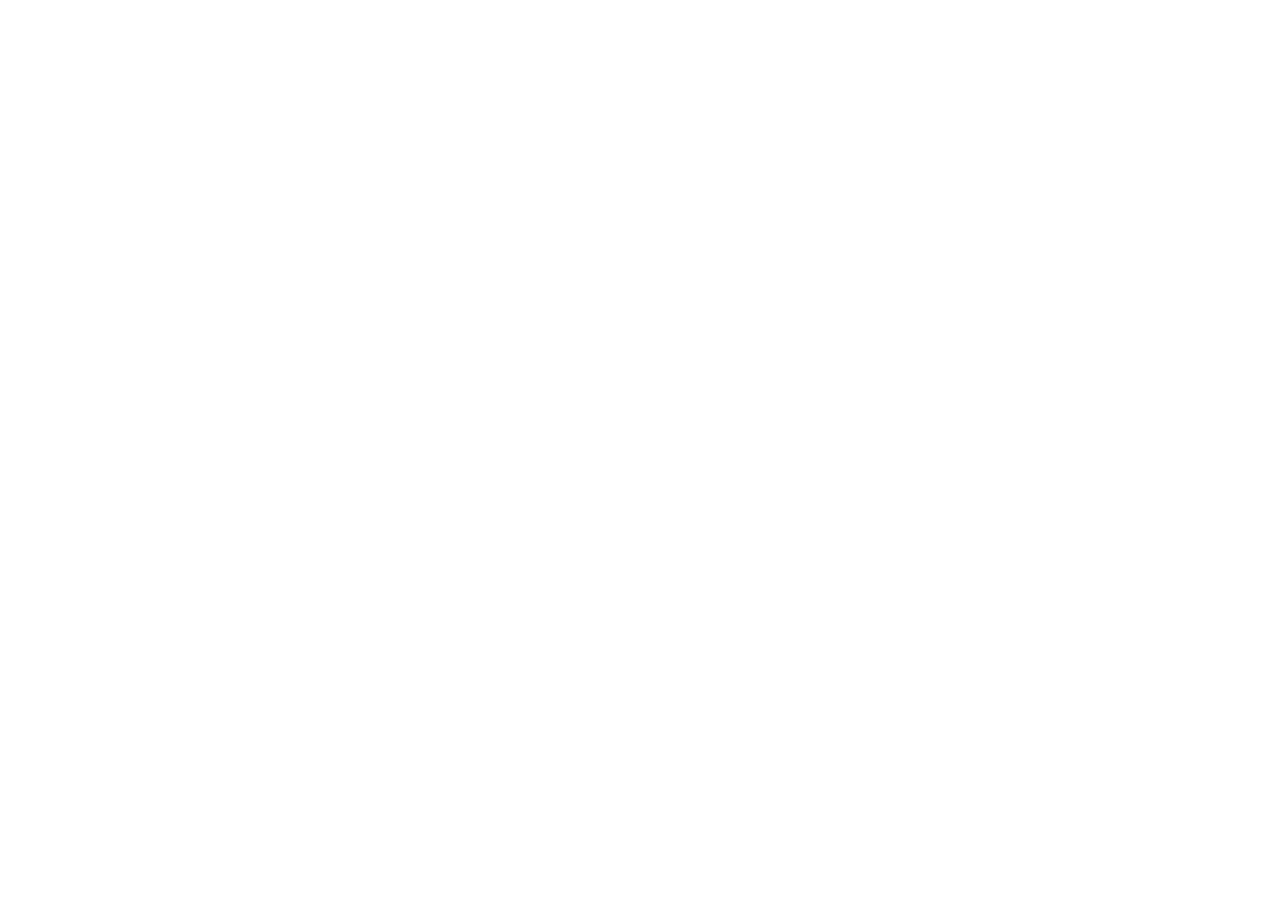
==== index.html @ acf44c5f "Git init" ====
<!DOCTYPE html>
<html lang="en">
<head>
    <meta charset="UTF-8">
    <meta name="viewport" content="width=device-width, initial-scale=1.0">
    <title>Document</title>
    <link rel="stylesheet" href="css/style.css">
    <script src="script.js" defer></script>
</head>
<body>
    
</body>
</html>
---- css/style.css ----
@import url("reset.css");
@import url("font.css");
@import url("main.css");
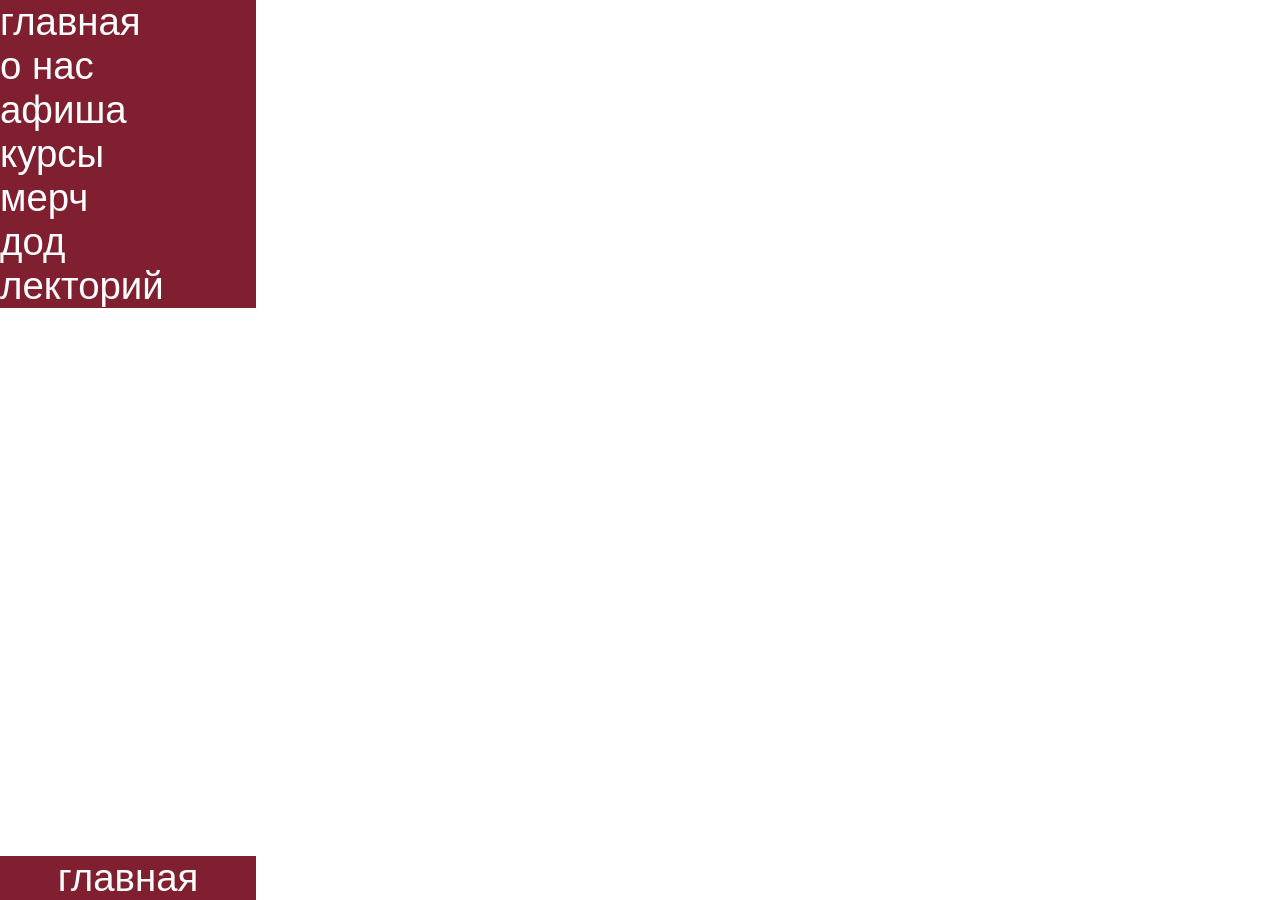
==== commit d85e70ef: "Start work. Add navigation" ====
--- a/index.html
+++ b/index.html
@@ -8,6 +8,19 @@
     <script src="script.js" defer></script>
 </head>
 <body>
-    
+    <div class="navigation">
+        <div class="buttons">
+            <button><a href="index.html">главная</a></button>
+            <button><a href="aboutUs.html">о нас</a></button>
+            <button><a href=https://mporo-prog.github.io/Resposive_poster>афиша</a></button>
+            <button><a href="courses.html">курсы</a></button>
+            <button><a href="merch.html">мерч</a></button>
+            <button><a href="events.html">дод</a></button>
+            <button><a href="lyceum.html">лекторий</a></button>
+        </div>
+        <div class="footer">
+            <button><a href="index.html">главная</a></button>
+        </div>
+    </div>
 </body>
 </html>
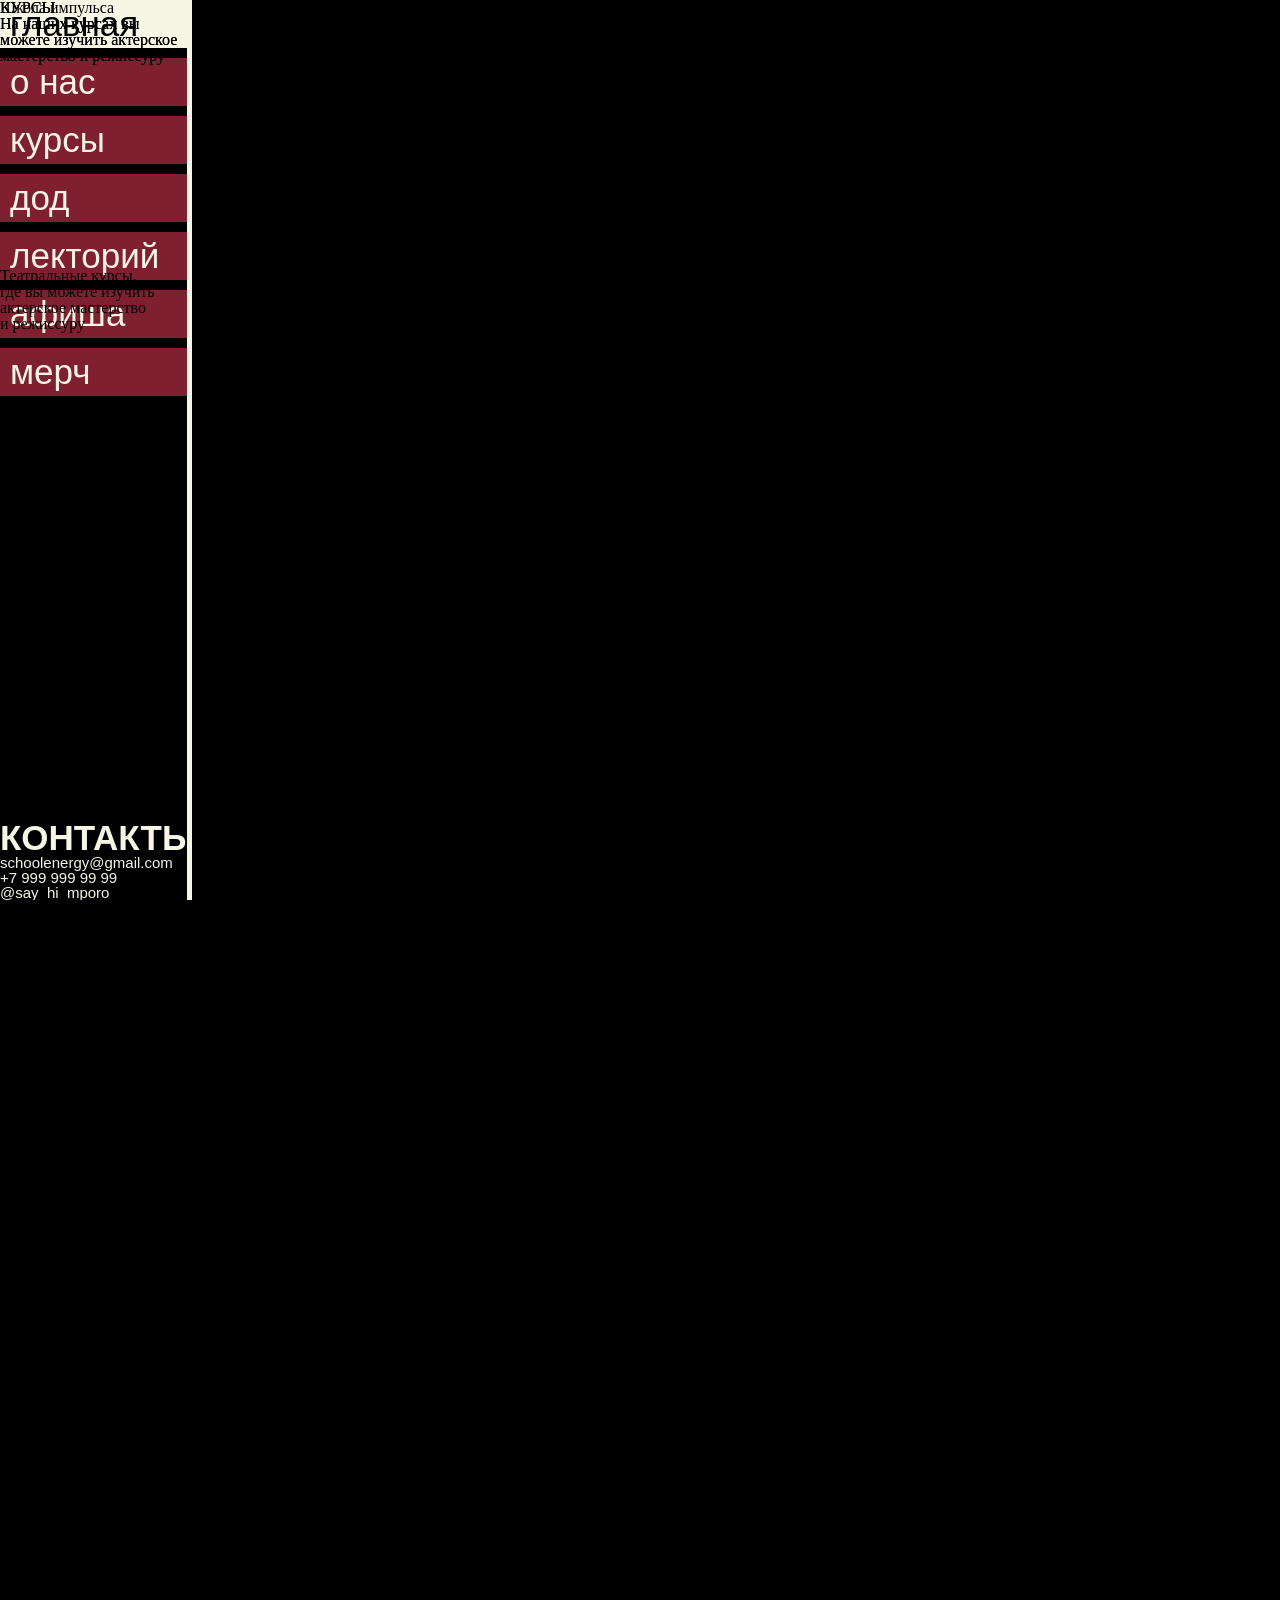
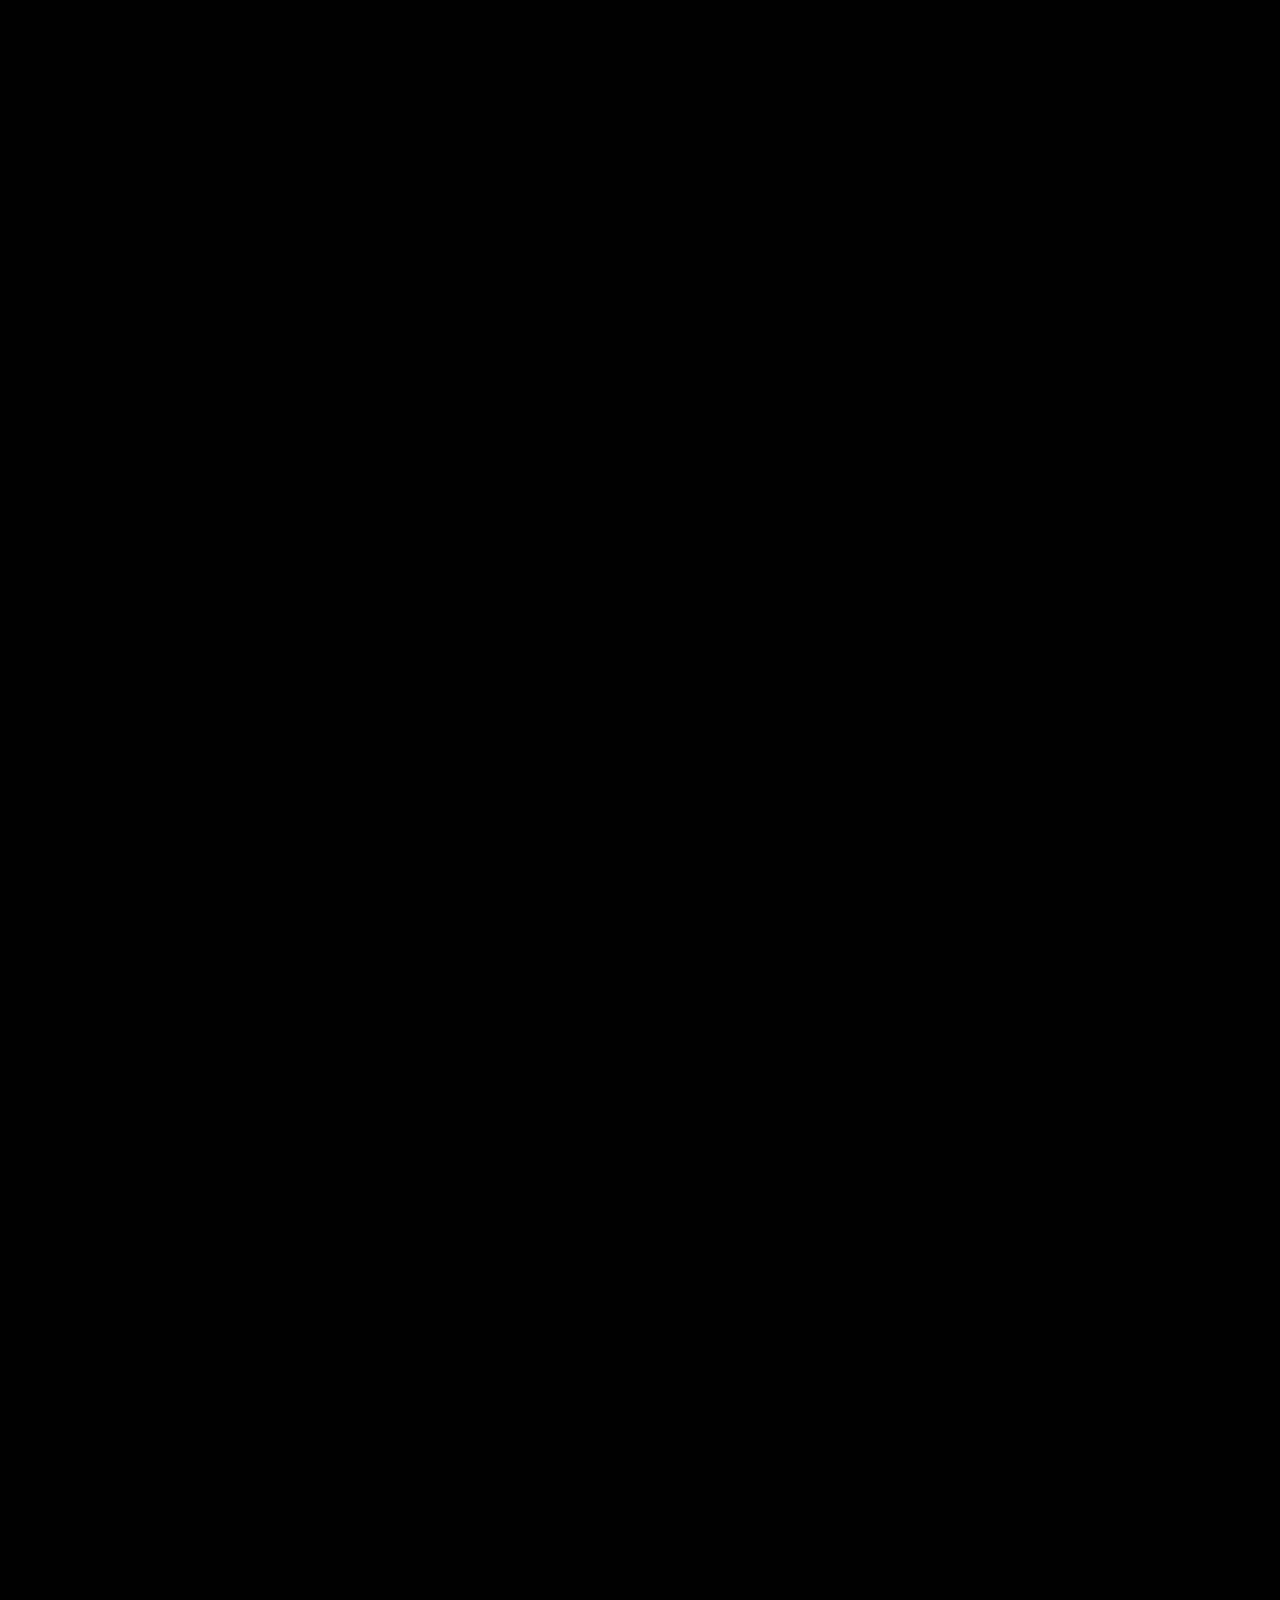
==== commit 48d8eb2c: "add navigation" ====
--- a/index.html
+++ b/index.html
@@ -8,19 +8,48 @@
     <script src="script.js" defer></script>
 </head>
 <body>
-    <div class="navigation">
-        <div class="buttons">
-            <button><a href="index.html">главная</a></button>
-            <button><a href="aboutUs.html">о нас</a></button>
-            <button><a href=https://mporo-prog.github.io/Resposive_poster>афиша</a></button>
-            <button><a href="courses.html">курсы</a></button>
-            <button><a href="merch.html">мерч</a></button>
-            <button><a href="events.html">дод</a></button>
-            <button><a href="lyceum.html">лекторий</a></button>
-        </div>
-        <div class="footer">
-            <button><a href="index.html">главная</a></button>
-        </div>
-    </div>
+    <section>
+        <nav>
+            <a href="index.html" class="chosen">главная</a>
+            <a href="aboutUs.html">о нас</a>
+            <a href="courses.html">курсы</a>
+            <a href="events.html">дод</a>
+            <a href="lyceum.html">лекторий</a>
+            <a href=https://mporo-prog.github.io/Resposive_poster>афиша</a>
+            <a href="merch.html">мерч</a>
+        </nav>
+        <footer>
+            <h3>КОНТАКТЫ</h3>
+            <p>schoolenergy@gmail.com</p>
+            <p>+7 999 999 99 99</p>
+            <p>@say_hi_mporo</p>
+        </footer>
+    </section>
+    <main>
+        <section>
+            <h1>Школа импульса</h1>
+            <p>Театральные курсы, где вы можете изучить актерское мастерство и режиссуру</p>
+            <p>В конце обучения учащиеся помогают в постановке спектакля для Малого театра</p>
+            <img src="" alt="">
+        </section>
+        <section>
+            <div>
+                <h2>КУРСЫ</h2>
+                <p>На наших курсах вы можете изучить актерское мастерство и режиссуру</p>
+            </div>
+            <div>
+                <img src="" alt="">
+                <img src="" alt="">
+                <img src="" alt="">
+            </div>
+        </section>
+        <section>
+            <div>
+                <h2>КУРСЫ</h2>
+                <p>На наших курсах вы можете изучить актерское мастерство и режиссуру</p>
+            </div>
+            
+        </section>
+    </main>
 </body>
 </html>
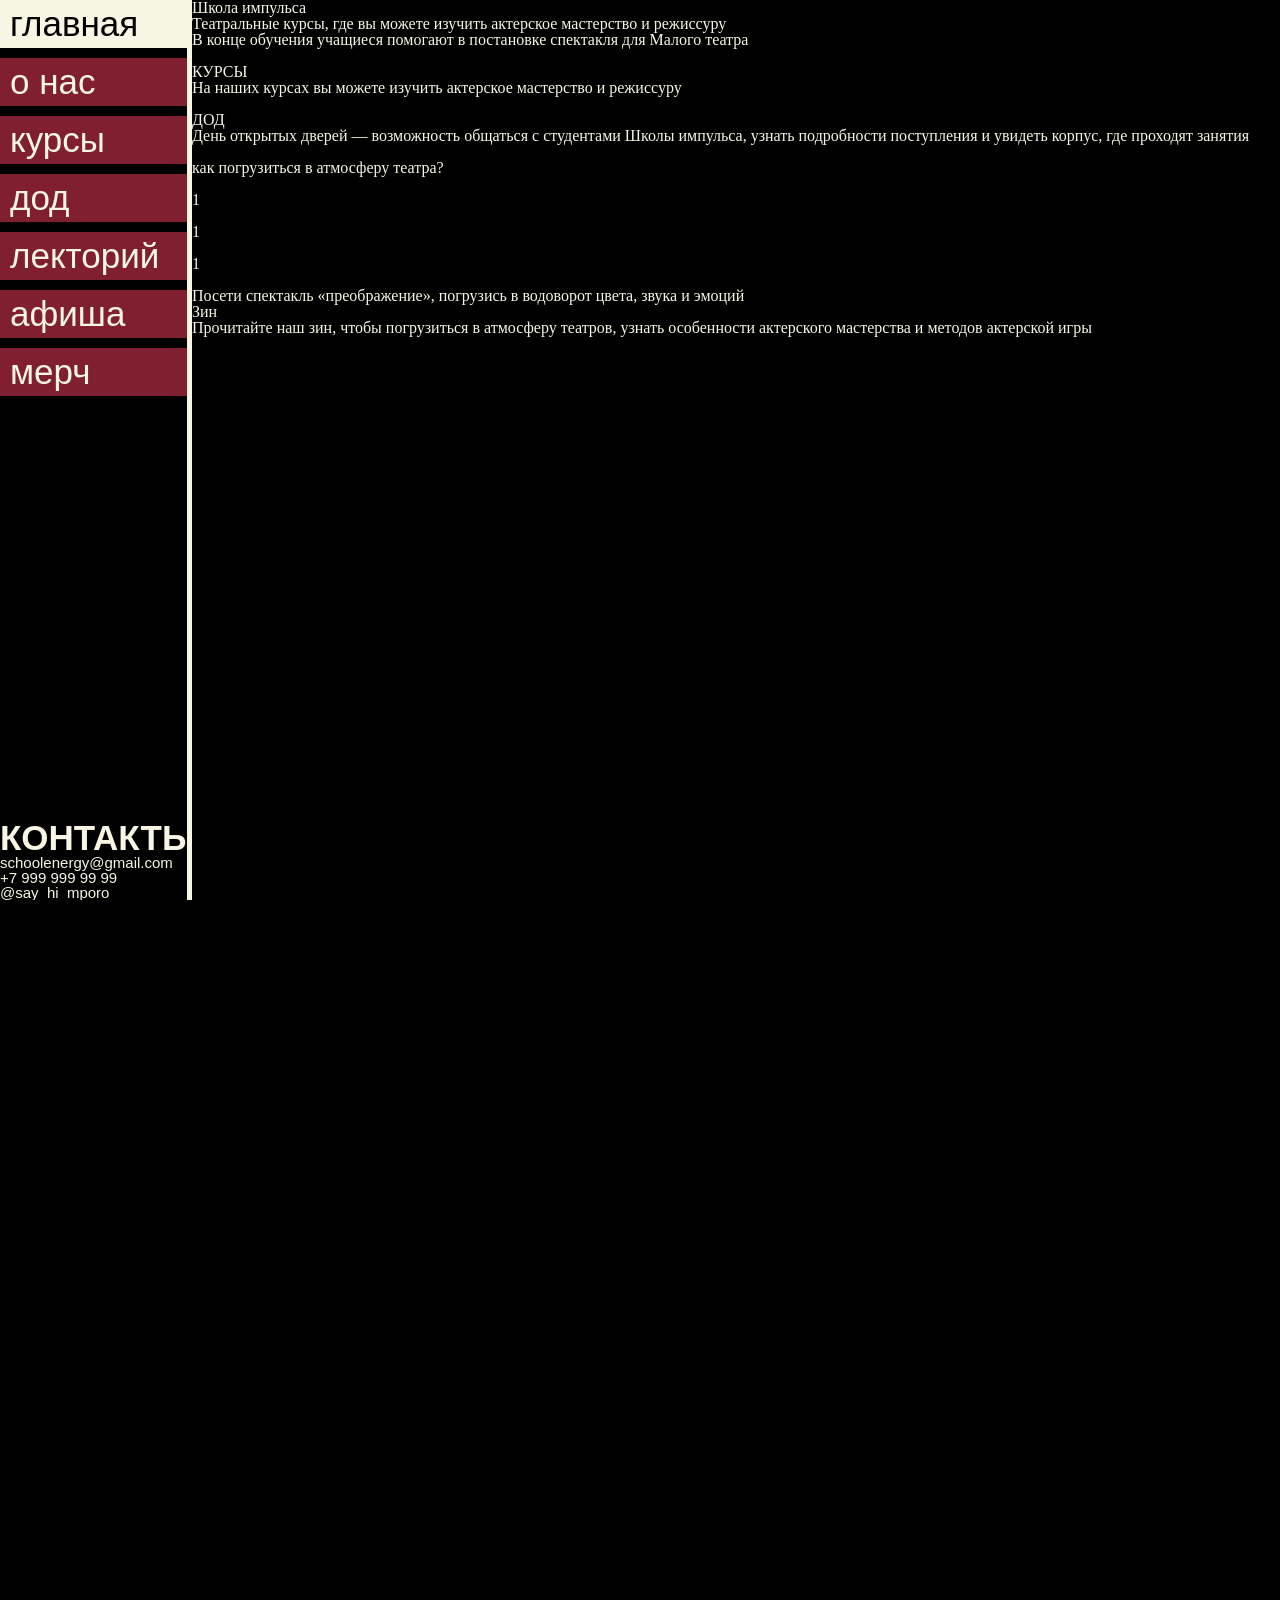
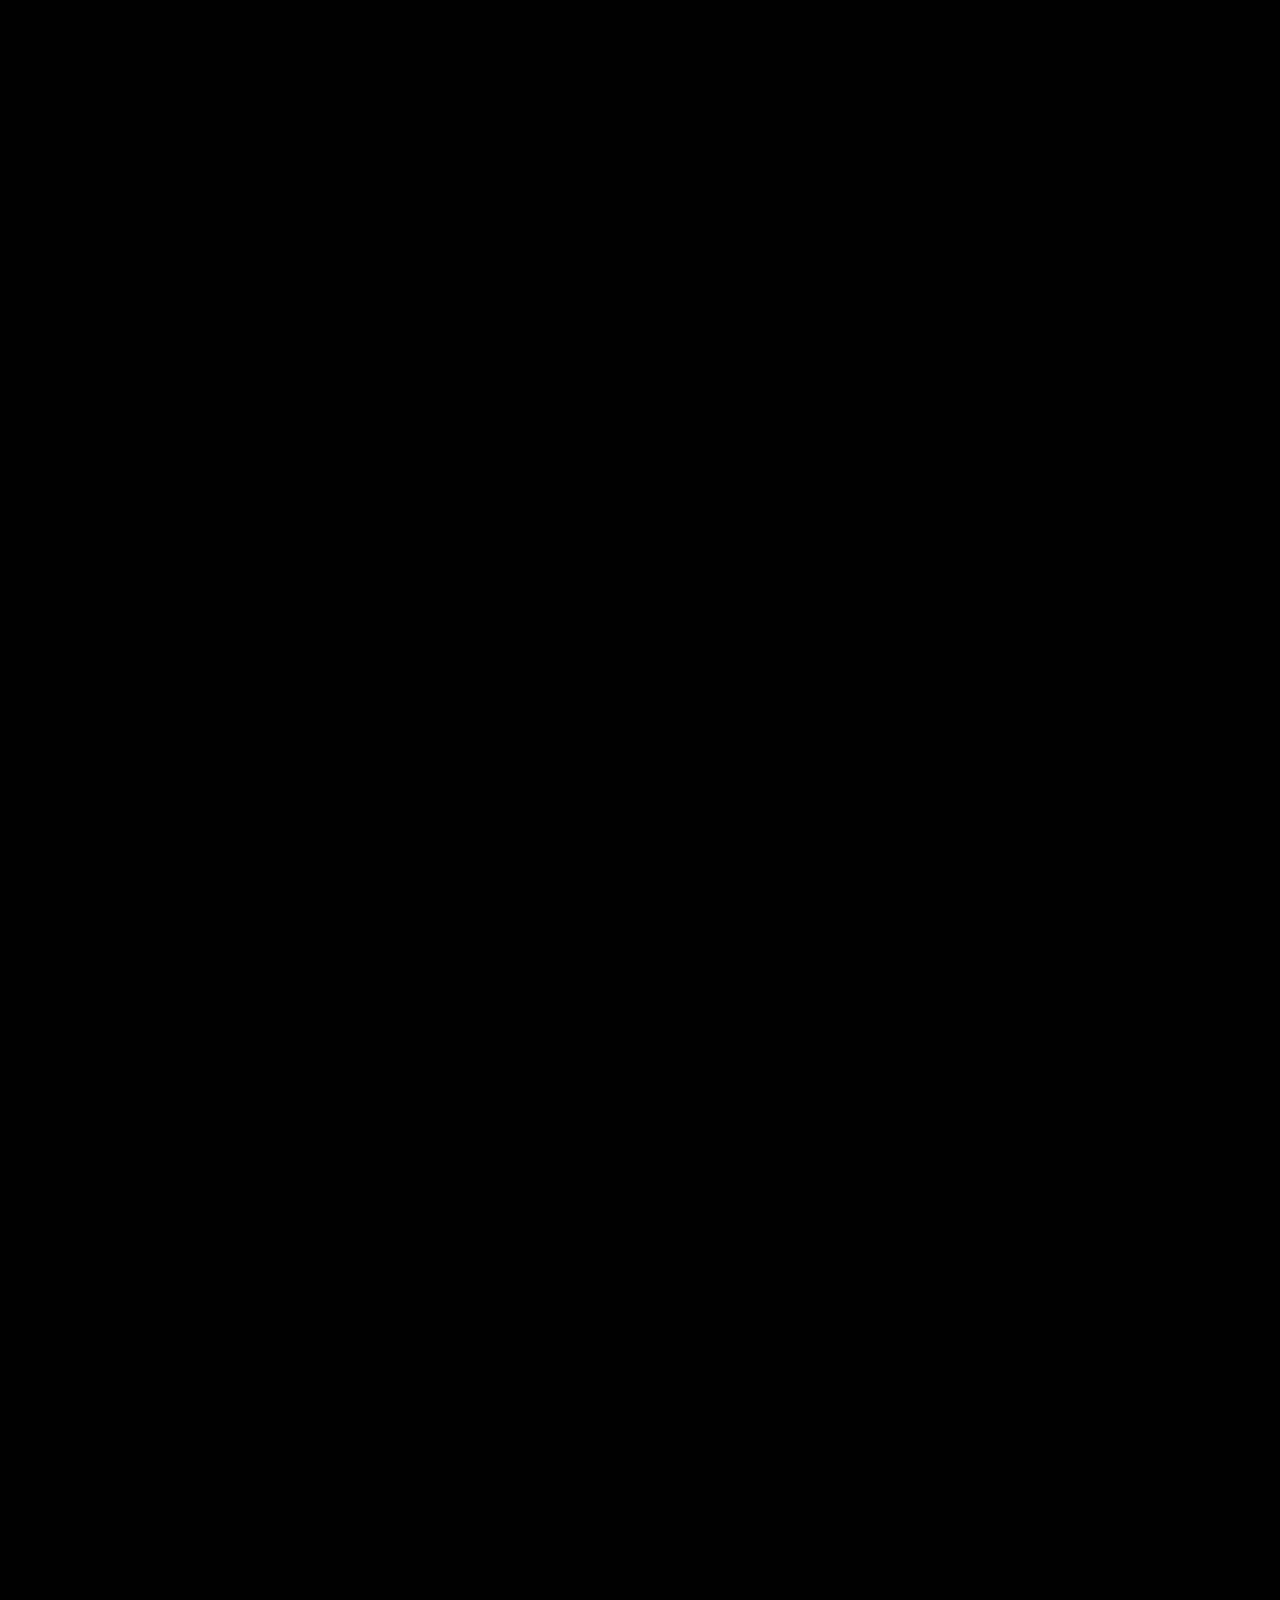
==== commit 479b501d: "add others pages" ====
--- a/index.html
+++ b/index.html
@@ -8,7 +8,7 @@
     <script src="script.js" defer></script>
 </head>
 <body>
-    <section>
+    <section class="navAndFooter">
         <nav>
             <a href="index.html" class="chosen">главная</a>
             <a href="aboutUs.html">о нас</a>
@@ -45,10 +45,74 @@
         </section>
         <section>
             <div>
-                <h2>КУРСЫ</h2>
-                <p>На наших курсах вы можете изучить актерское мастерство и режиссуру</p>
+                <h2>ДОД</h2>
+                <p>День открытых дверей — возможность общаться с студентами Школы импульса, узнать подробности поступления и увидеть корпус, где проходят занятия</p>
             </div>
-            
+            <div></div>
+            <div></div>
+            <div>
+                <div>
+                    <h3>проект</h3>
+                    <p>как погрузиться в атмосферу театра?</p>
+                </div>
+                <div>
+                    <div>
+                        <h3>сцена</h3>
+                        <p>1</p>
+                    </div>
+                    <div>
+                        <h3>кадр</h3>
+                        <p>1</p>
+                    </div>
+                    <div>
+                        <h3>дубль</h3>
+                        <p>1</p>
+                    </div>
+                </div>
+                <div>
+                    <h3>описание</h3>
+                    <p>Посети спектакль «преображение», погрузись в водоворот цвета, звука и эмоций</p>
+                </div>
+            </div>
+        </section>
+        <section>
+            <div>
+                <h2>Зин</h2>
+                <p>Прочитайте наш зин, чтобы погрузиться в атмосферу театров, узнать особенности актерского мастерства и методов актерской игры</p>
+            </div>
+            <div>
+                <img src="" alt="">
+            </div>
+            <div>
+                <div>
+                    <div></div>
+                    <div></div>
+                    <div></div>
+                    <div></div>
+                </div>
+                <div>
+                    <div></div>
+                    <div></div>
+                    <div></div>
+                </div>
+                <div>
+                    <div></div>
+                    <div></div>
+                    <div></div>
+                    <div></div>
+                </div>
+                <div>
+                    <div></div>
+                    <div></div>
+                    <div></div>
+                </div>
+                <div>
+                    <div></div>
+                    <div></div>
+                    <div></div>
+                    <div></div>
+                </div>
+            </div>
         </section>
     </main>
 </body>
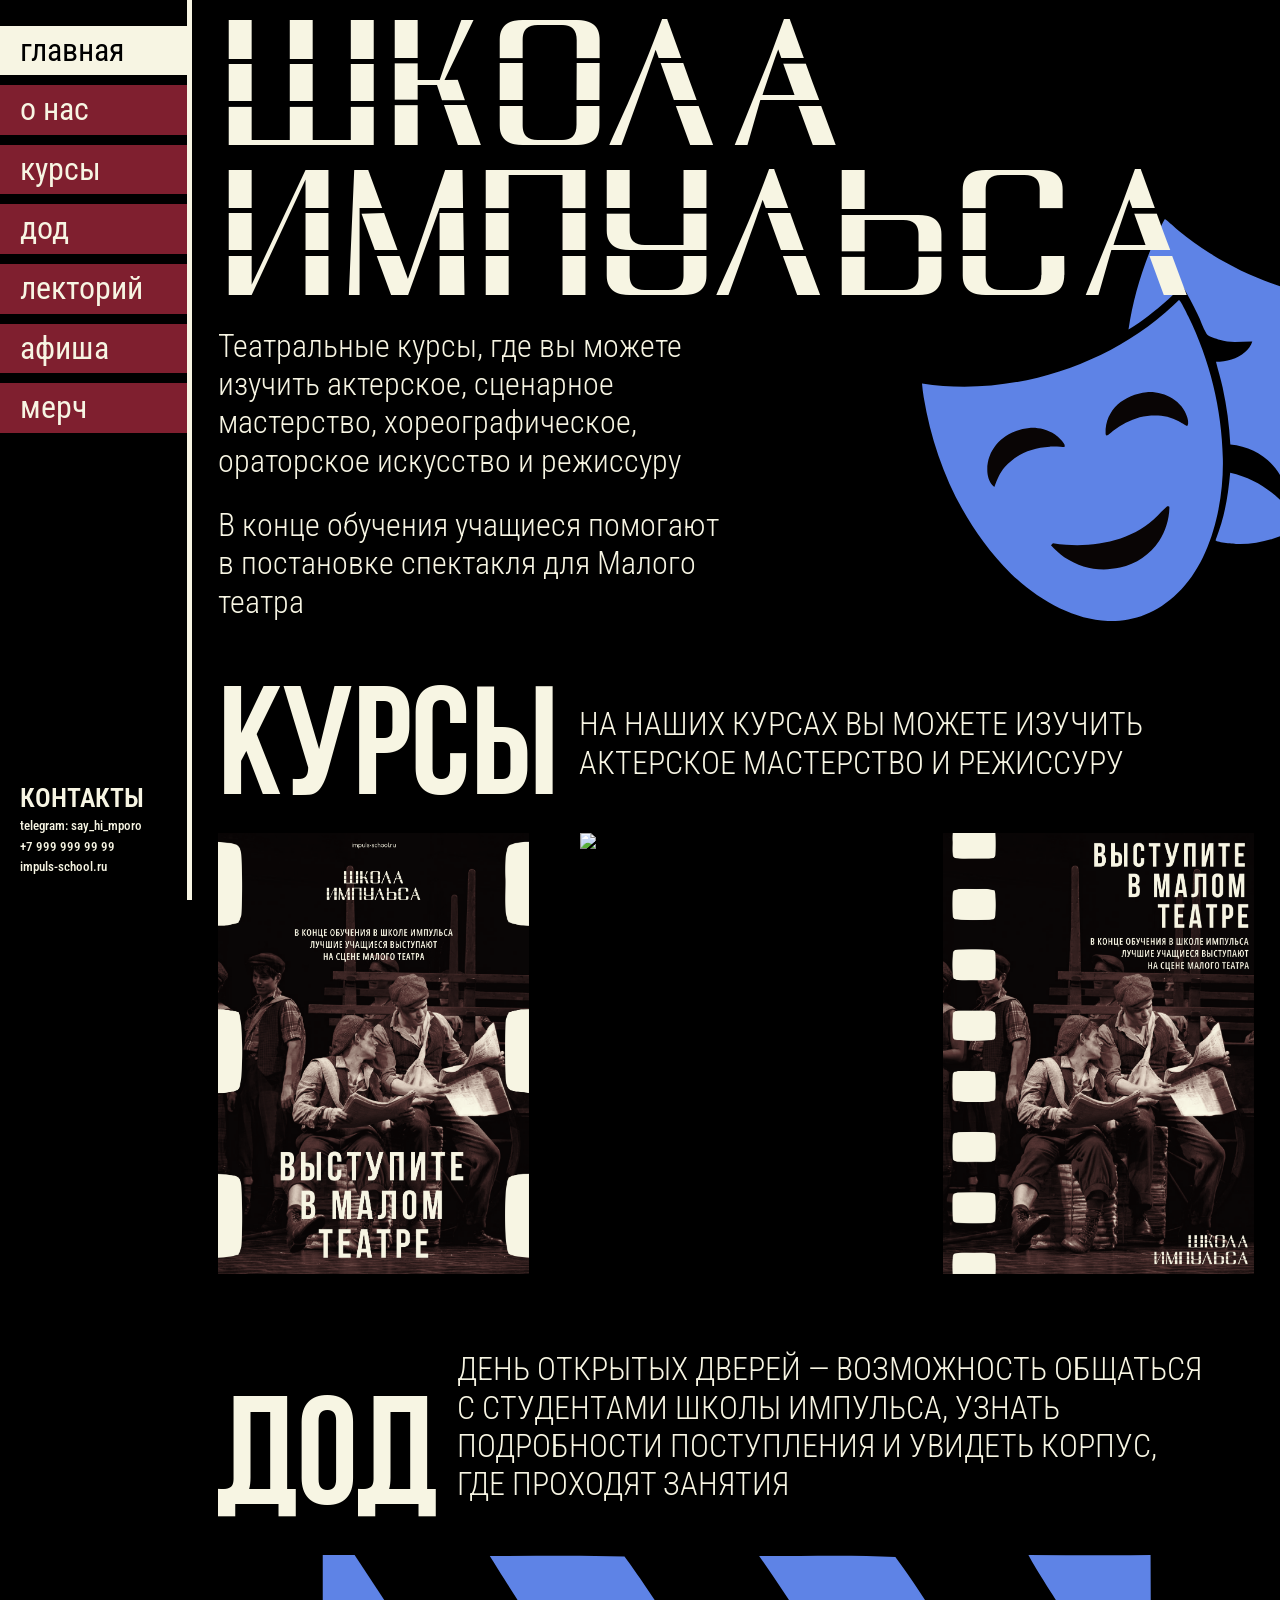
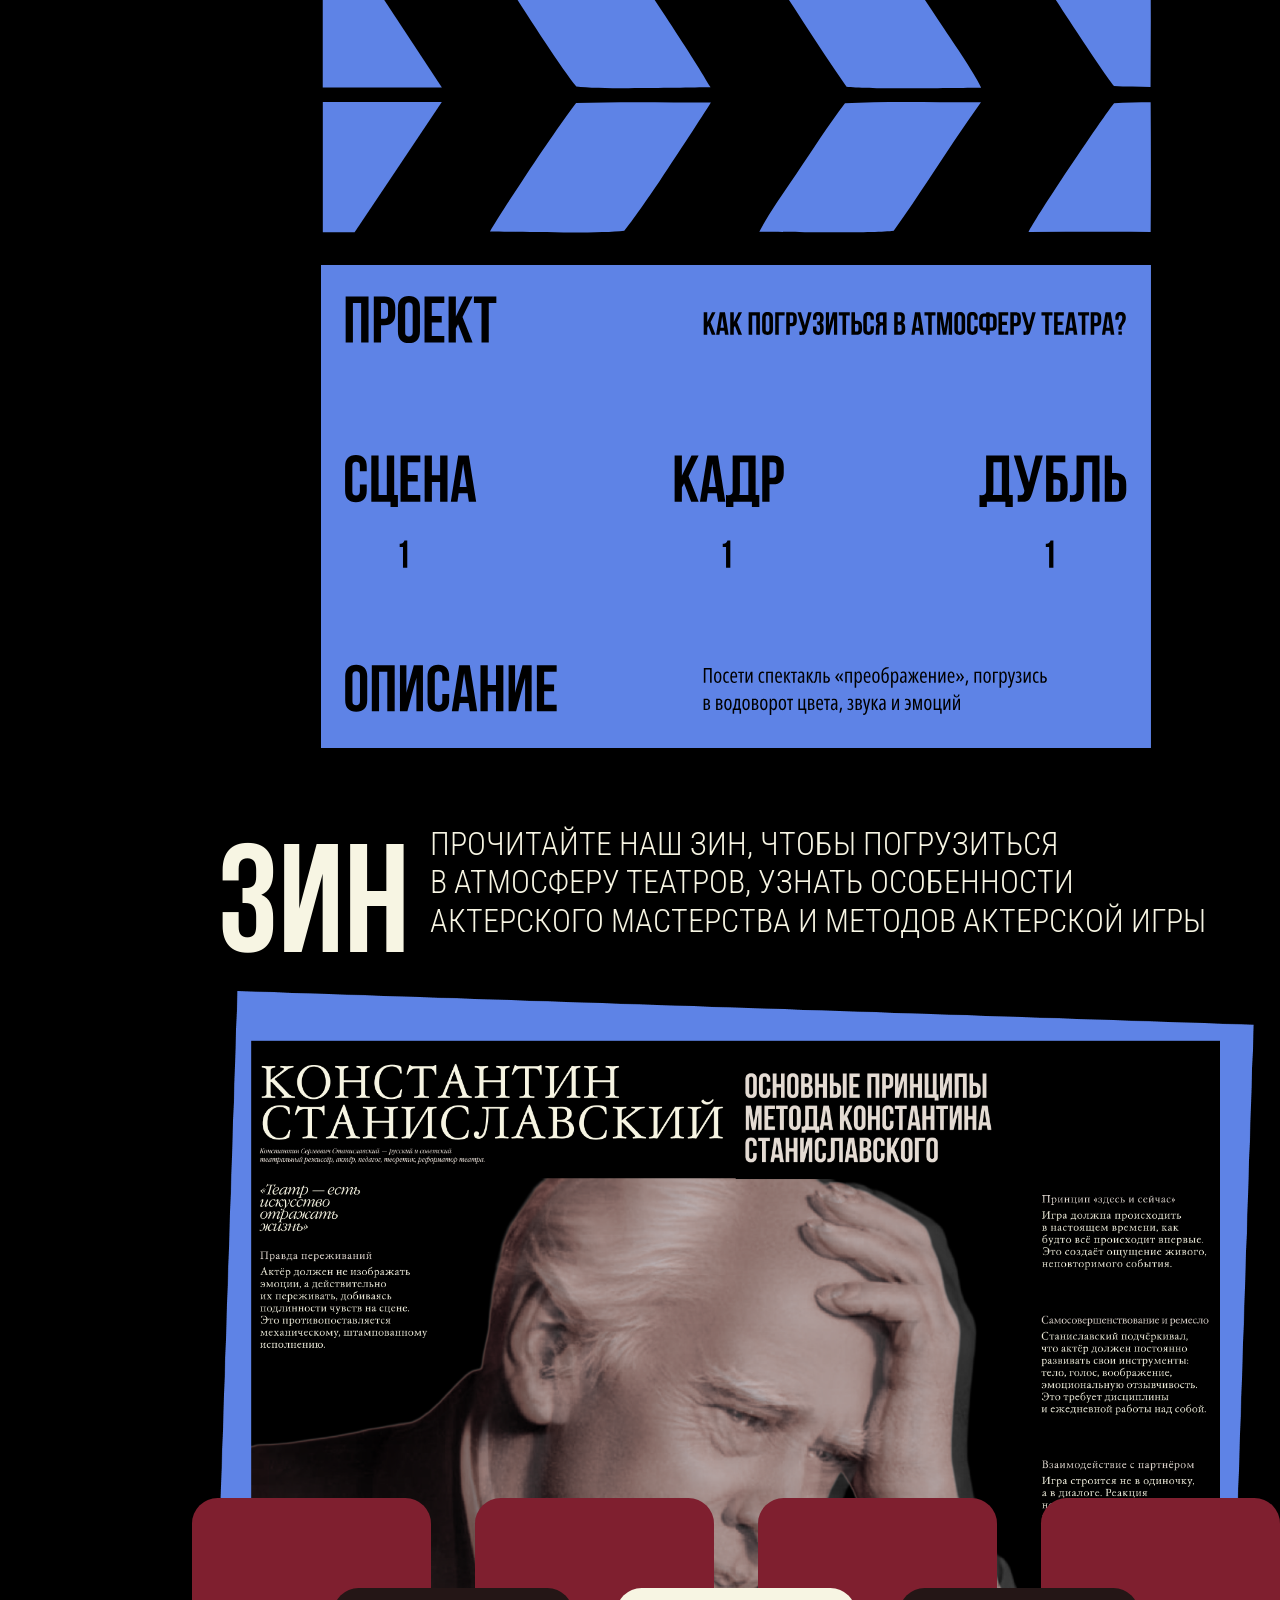
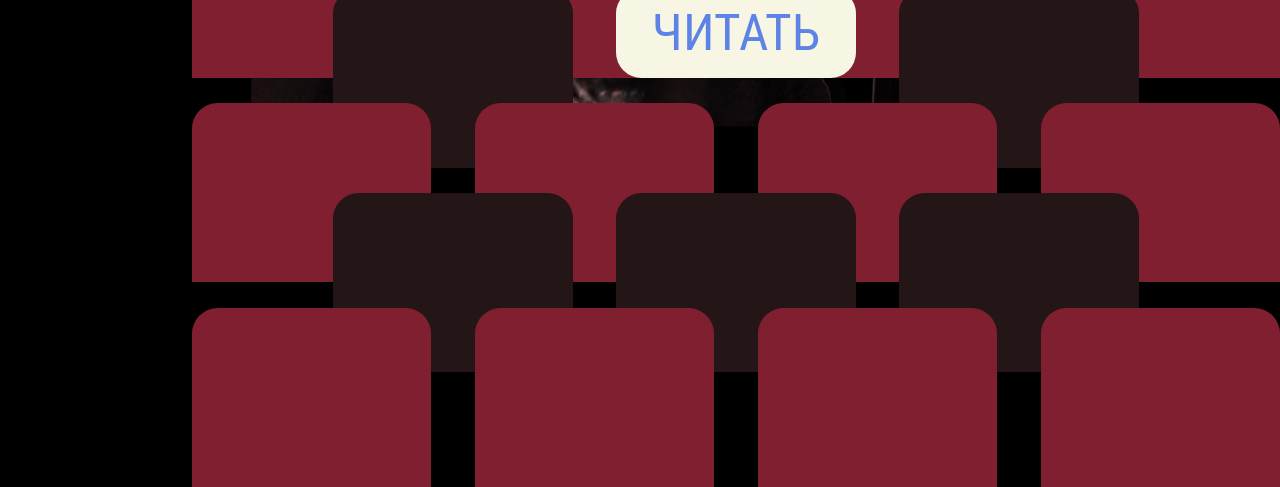
==== commit 5c6e858b: "test" ====
--- a/index.html
+++ b/index.html
@@ -5,7 +5,9 @@
     <meta name="viewport" content="width=device-width, initial-scale=1.0">
     <title>Document</title>
     <link rel="stylesheet" href="css/style.css">
-    <script src="script.js" defer></script>
+    <link rel="stylesheet" href="css/main.css">
+    <link rel="stylesheet" href="css/screen.css">
+    <script src="scripts/script.js" defer></script>
 </head>
 <body>
     <section class="navAndFooter">
@@ -15,40 +17,51 @@
             <a href="courses.html">курсы</a>
             <a href="events.html">дод</a>
             <a href="lyceum.html">лекторий</a>
-            <a href=https://mporo-prog.github.io/Resposive_poster>афиша</a>
+            <a href="https://mporo-prog.github.io/Resposive_poster">афиша</a>
             <a href="merch.html">мерч</a>
         </nav>
         <footer>
             <h3>КОНТАКТЫ</h3>
-            <p>schoolenergy@gmail.com</p>
+            <p>telegram: say_hi_mporo</p>
             <p>+7 999 999 99 99</p>
-            <p>@say_hi_mporo</p>
+            <p>impuls-school.ru</p>
         </footer>
     </section>
     <main>
-        <section>
+        <section class="firstSection">
+            <a href="menu.html" class="burgerMenu" data-test="burgerMenu">
+                <div></div>
+                <div></div>
+                <div></div>
+            </a>
             <h1>Школа импульса</h1>
-            <p>Театральные курсы, где вы можете изучить актерское мастерство и режиссуру</p>
-            <p>В конце обучения учащиеся помогают в постановке спектакля для Малого театра</p>
-            <img src="" alt="">
+            <div class="text">
+                <p class="generalInfo">Театральные курсы, где вы можете изучить актерское, сценарное мастерство, хореографическое, ораторское искусство и режиссуру</p>
+                <p class="generalInfo">В конце обучения учащиеся помогают в постановке спектакля для Малого театра</p>
+            </div>
+            <img src="assets/croppedMasks.svg">
         </section>
-        <section>
-            <div>
+        <section class="secondSection">
+            <div class="divTitle">
                 <h2>КУРСЫ</h2>
-                <p>На наших курсах вы можете изучить актерское мастерство и режиссуру</p>
+                <p>НА НАШИХ КУРСАХ ВЫ МОЖЕТЕ ИЗУЧИТЬ АКТЕРСКОЕ МАСТЕРСТВО И РЕЖИССУРУ</p>
             </div>
-            <div>
-                <img src="" alt="">
-                <img src="" alt="">
-                <img src="" alt="">
+            <div class="postersMod4">
+                <!-- <a href="courses.html">
+
+                </a> -->
+                <img src="assets/posterMod4_1.png">
+                <img src="assets/posterMod4_2.png">
+                <img src="assets/posterMod4_3.png">
             </div>
         </section>
-        <section>
-            <div>
-                <h2>ДОД</h2>
-                <p>День открытых дверей — возможность общаться с студентами Школы импульса, узнать подробности поступления и увидеть корпус, где проходят занятия</p>
+        <section class="thridSection">
+            <div class="divTitle">
+                <h2 id="event">ДОД</h2>
+                <p>ДЕНЬ ОТКРЫТЫХ ДВЕРЕЙ — ВОЗМОЖНОСТЬ ОБЩАТЬСЯ С СТУДЕНТАМИ ШКОЛЫ ИМПУЛЬСА, УЗНАТЬ ПОДРОБНОСТИ ПОСТУПЛЕНИЯ И УВИДЕТЬ КОРПУС, ГДЕ ПРОХОДЯТ ЗАНЯТИЯ</p>
             </div>
-            <div></div>
+            <img src="assets/clapperboard.svg">
+            <!-- <div></div>
             <div></div>
             <div>
                 <div>
@@ -73,44 +86,48 @@
                     <h3>описание</h3>
                     <p>Посети спектакль «преображение», погрузись в водоворот цвета, звука и эмоций</p>
                 </div>
+            </div> -->
+        </section>
+        <section class="fourthSection">
+            <div class="divTitle">
+                <h2>Зин</h2>
+                <p>ПРОЧИТАЙТЕ НАШ ЗИН, ЧТОБЫ ПОГРУЗИТЬСЯ В АТМОСФЕРУ ТЕАТРОВ, УЗНАТЬ ОСОБЕННОСТИ АКТЕРСКОГО МАСТЕРСТВА И МЕТОДОВ АКТЕРСКОЙ ИГРЫ</p>
             </div>
-        </section>
-        <section>
-            <div>
-                <h2>Зин</h2>
-                <p>Прочитайте наш зин, чтобы погрузиться в атмосферу театров, узнать особенности актерского мастерства и методов актерской игры</p>
-            </div>
-            <div>
-                <img src="" alt="">
-            </div>
-            <div>
-                <div>
-                    <div></div>
-                    <div></div>
-                    <div></div>
-                    <div></div>
+            <img src="assets/screen_1.png">
+            <div class="rows">
+                <div class="twoRows">
+                    <div class="redRow">
+                        <div></div>
+                        <div></div>
+                        <div></div>
+                        <div></div>
+                    </div>
+                    <div class="brownRow">
+                        <div></div>
+                        <a href="lyceum.html">ЧИТАТЬ</a>
+                        <div></div>
+                    </div>
                 </div>
-                <div>
-                    <div></div>
-                    <div></div>
-                    <div></div>
+                <div class="twoRows">
+                    <div class="redRow">
+                        <div></div>
+                        <div></div>
+                        <div></div>
+                        <div></div>
+                    </div>
+                    <div class="brownRow">
+                        <div></div>
+                        <div></div>
+                        <div></div>
+                    </div>
                 </div>
-                <div>
-                    <div></div>
-                    <div></div>
-                    <div></div>
-                    <div></div>
-                </div>
-                <div>
-                    <div></div>
-                    <div></div>
-                    <div></div>
-                </div>
-                <div>
-                    <div></div>
-                    <div></div>
-                    <div></div>
-                    <div></div>
+                <div class="twoRows">
+                    <div class="redRow">
+                        <div></div>
+                        <div></div>
+                        <div></div>
+                        <div></div>
+                    </div>
                 </div>
             </div>
         </section>
--- a/css/style.css
+++ b/css/style.css
@@ -1,3 +1,3 @@
 @import url("reset.css");
 @import url("font.css");
-@import url("main.css");+@import url("general.css");
--- a/css/main.css
+++ b/css/main.css
@@ -0,0 +1,25 @@
+.secondSection{
+    display: flex;
+    flex-direction: column;
+    gap: 4vw;
+}
+.postersMod4{
+    display: flex;
+    justify-content: space-between;
+    img{
+        width: 30%;
+    }
+}
+.thridSection{
+    width: 100%;
+    display: flex;
+    flex-direction: column;
+    gap: 4vw;
+    align-items: center;
+    img{
+        width: 80%;
+    }
+}
+#event{
+    line-height: 70%;
+}
--- a/css/screen.css
+++ b/css/screen.css
@@ -0,0 +1,64 @@
+.fourthSection{
+    display: flex;
+    flex-direction: column;
+    align-items: center;
+    gap: 4vw;
+    img{
+        width: 100%;
+    }
+}
+.rows{
+    margin-top: -27%;
+    overflow: hidden;
+    width: 105%;
+    height: 46vw;
+    display: flex;
+    flex-direction: column;
+    gap: 2vw;
+    div{
+        width: 22%;
+        height: 14vw;
+        border-top-left-radius: 2vw;
+        border-top-right-radius: 2vw;
+        @media (max-width: 1024px) {
+            height: 15vw;
+        }
+    }
+    a{
+        display: flex;
+        align-items: center;
+        justify-content: center;
+        width: 22%;
+        height: 7vw;
+        border-radius: 2vw;
+        color: #5E83E6;
+        background-color: #F7F5E3;
+        font-size: clamp(16px, 4vw, 80px);
+    }
+    .twoRows{
+        width: 100%;
+        .redRow{
+            width: 100%;
+            display: flex;
+            justify-content: center;
+            gap: 4%;
+            div{
+                background-color: #7F1F2F;
+            }
+        }
+        .brownRow{
+            margin-top: -8.2%;
+            width: 100%;
+            display: flex;
+            justify-content: center;
+            gap: 4%;
+            div{
+                background-color: #241616;
+            }
+        }
+    }
+    @media (max-width: 1024px) {
+        height: 49vw;
+        width: 109%;
+    }
+}
